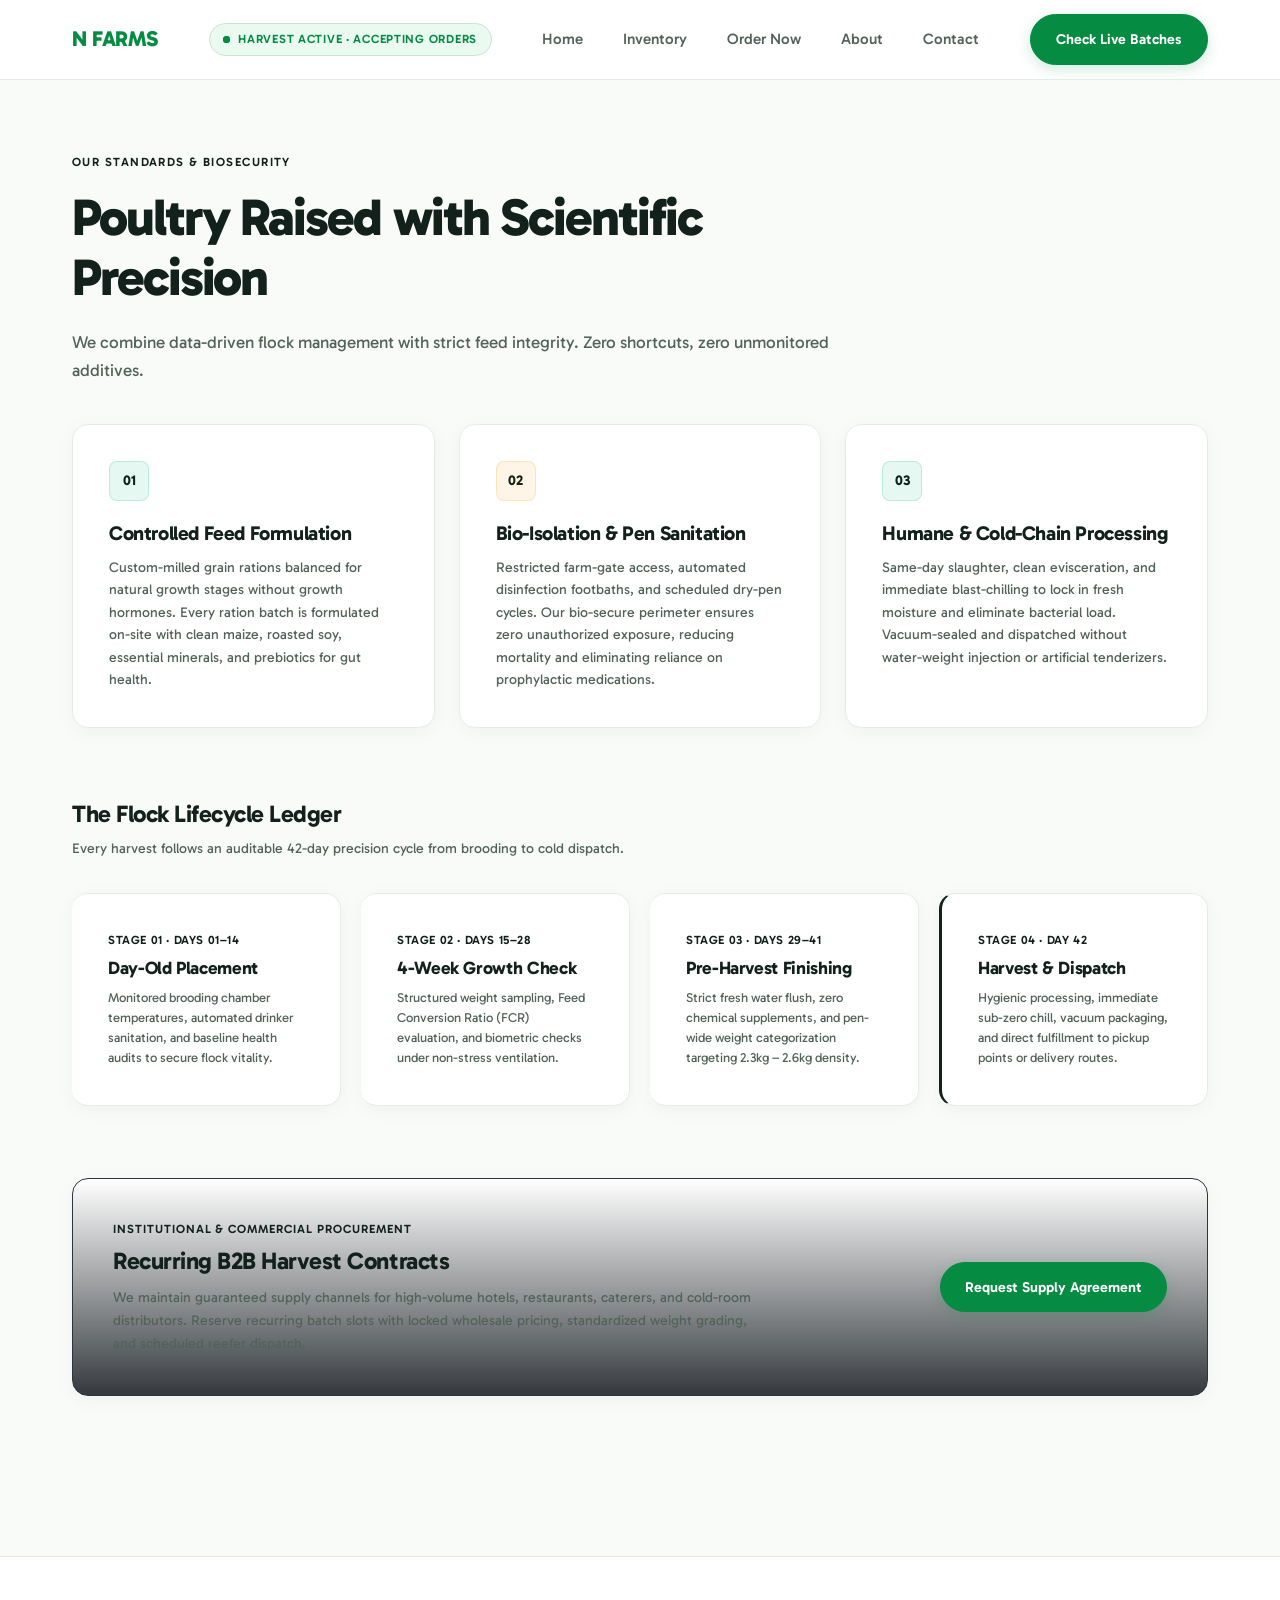
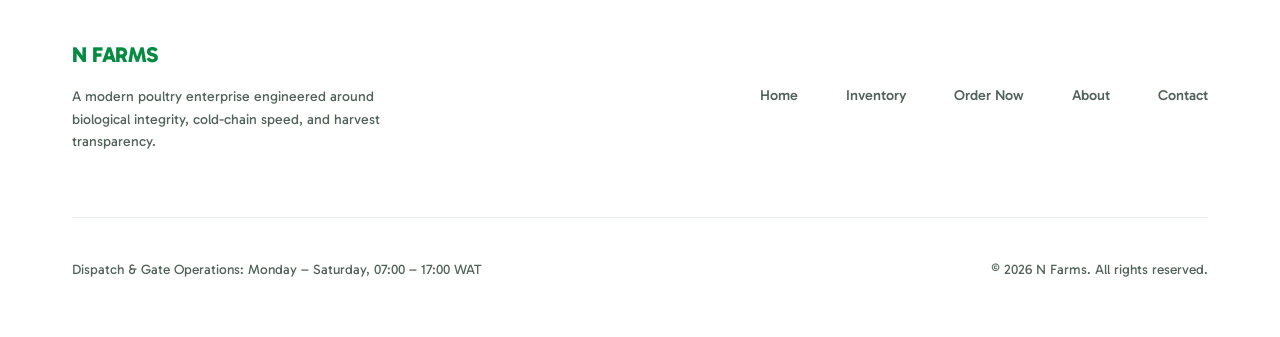
==== about.html @ 1e2ca375 "removed from folder" ====
<!DOCTYPE html>
<html lang="en">
<head>
  <meta charset="UTF-8">
  <meta name="viewport" content="width=device-width, initial-scale=1.0">
  <title>About Our Standards & Biosecurity | N Farms</title>
  <meta name="description" content="Discover how N Farms combines data-driven flock management, custom-milled organic feed rations, and strict biosecurity to produce precision poultry.">
  <link rel="stylesheet" href="css/style.css">
</head>
<body>

  <!-- Sticky Navigation Header -->
  <header class="site-header">
    <div class="container nav-container">
      <a href="index.html" class="brand-logo">N FARMS</a>

      <div class="status-pill">
        <span class="status-dot"></span>
        <span>Harvest Active · Accepting Orders</span>
      </div>

      <nav class="nav-links" id="nav-menu" aria-label="Primary Navigation">
        <a href="index.html" class="nav-link">Home</a>
        <a href="inventory.html" class="nav-link">Inventory</a>
        <a href="order.html" class="nav-link">Order Now</a>
        <a href="about.html" class="nav-link" aria-current="page">About</a>
        <a href="contact.html" class="nav-link">Contact</a>
      </nav>

      <div class="nav-actions">
        <a href="inventory.html" class="btn btn-primary">Check Live Batches</a>
        <button class="nav-toggle" id="nav-toggle" aria-label="Toggle navigation menu" aria-expanded="false">
          <span class="nav-toggle-bar"></span>
          <span class="nav-toggle-bar"></span>
          <span class="nav-toggle-bar"></span>
        </button>
      </div>
    </div>
  </header>

  <main>
    <!-- Page Header -->
    <section class="container" style="padding-top: 4.5rem; padding-bottom: 2.5rem;">
      <div style="max-width: 760px;">
        <p style="font-size: 0.75rem; letter-spacing: 0.12em; text-transform: uppercase; color: var(--accent-warm); font-weight: 600; margin-bottom: 1rem;">
          OUR STANDARDS & BIOSECURITY
        </p>
        <h1 style="font-size: clamp(2rem, 4.5vw, 3.25rem); line-height: 1.15; margin-bottom: 1.25rem;">
          Poultry Raised with Scientific Precision
        </h1>
        <p style="font-size: 1.0625rem; line-height: 1.65;">
          We combine data-driven flock management with strict feed integrity. Zero shortcuts, zero unmonitored additives.
        </p>
      </div>
    </section>

    <!-- Operational Pillars -->
    <section class="container" style="padding-bottom: 4.5rem;">
      <div style="display: grid; grid-template-columns: repeat(auto-fit, minmax(300px, 1fr)); gap: 1.5rem;">
        
        <article class="card" style="display: flex; flex-direction: column; justify-content: space-between;">
          <div>
            <div style="width: 40px; height: 40px; border-radius: var(--radius-sm); background: rgba(16, 185, 129, 0.1); border: 1px solid rgba(16, 185, 129, 0.2); display: flex; align-items: center; justify-content: center; margin-bottom: 1.25rem;">
              <span style="font-size: 0.875rem; font-weight: 700; color: var(--accent-green);">01</span>
            </div>
            <h2 style="font-size: 1.25rem; margin-bottom: 0.75rem;">Controlled Feed Formulation</h2>
            <p style="font-size: 0.875rem; line-height: 1.6;">
              Custom-milled grain rations balanced for natural growth stages without growth hormones. Every ration batch is formulated on-site with clean maize, roasted soy, essential minerals, and prebiotics for gut health.
            </p>
          </div>
        </article>

        <article class="card" style="display: flex; flex-direction: column; justify-content: space-between;">
          <div>
            <div style="width: 40px; height: 40px; border-radius: var(--radius-sm); background: rgba(245, 158, 11, 0.1); border: 1px solid rgba(245, 158, 11, 0.2); display: flex; align-items: center; justify-content: center; margin-bottom: 1.25rem;">
              <span style="font-size: 0.875rem; font-weight: 700; color: var(--accent-warm);">02</span>
            </div>
            <h2 style="font-size: 1.25rem; margin-bottom: 0.75rem;">Bio-Isolation & Pen Sanitation</h2>
            <p style="font-size: 0.875rem; line-height: 1.6;">
              Restricted farm-gate access, automated disinfection footbaths, and scheduled dry-pen cycles. Our bio-secure perimeter ensures zero unauthorized exposure, reducing mortality and eliminating reliance on prophylactic medications.
            </p>
          </div>
        </article>

        <article class="card" style="display: flex; flex-direction: column; justify-content: space-between;">
          <div>
            <div style="width: 40px; height: 40px; border-radius: var(--radius-sm); background: rgba(16, 185, 129, 0.1); border: 1px solid rgba(16, 185, 129, 0.2); display: flex; align-items: center; justify-content: center; margin-bottom: 1.25rem;">
              <span style="font-size: 0.875rem; font-weight: 700; color: var(--accent-green);">03</span>
            </div>
            <h2 style="font-size: 1.25rem; margin-bottom: 0.75rem;">Humane & Cold-Chain Processing</h2>
            <p style="font-size: 0.875rem; line-height: 1.6;">
              Same-day slaughter, clean evisceration, and immediate blast-chilling to lock in fresh moisture and eliminate bacterial load. Vacuum-sealed and dispatched without water-weight injection or artificial tenderizers.
            </p>
          </div>
        </article>

      </div>
    </section>

    <!-- The Production Ledger / Timeline -->
    <section class="container" style="padding-bottom: 4.5rem;">
      <div style="margin-bottom: 2rem;">
        <h2 style="font-size: 1.5rem; margin-bottom: 0.5rem;">The Flock Lifecycle Ledger</h2>
        <p style="font-size: 0.875rem;">Every harvest follows an auditable 42-day precision cycle from brooding to cold dispatch.</p>
      </div>

      <div style="display: grid; grid-template-columns: repeat(auto-fit, minmax(250px, 1fr)); gap: 1.25rem;">
        
        <div class="card" style="border-left: 3px solid var(--accent-green);">
          <span style="font-size: 0.75rem; font-weight: 600; color: var(--accent-green); text-transform: uppercase; letter-spacing: 0.05em; display: block; margin-bottom: 0.5rem;">Stage 01 · Days 01–14</span>
          <h3 style="font-size: 1.125rem; margin-bottom: 0.5rem;">Day-Old Placement</h3>
          <p style="font-size: 0.8125rem; line-height: 1.55;">
            Monitored brooding chamber temperatures, automated drinker sanitation, and baseline health audits to secure flock vitality.
          </p>
        </div>

        <div class="card" style="border-left: 3px solid var(--accent-warm);">
          <span style="font-size: 0.75rem; font-weight: 600; color: var(--accent-warm); text-transform: uppercase; letter-spacing: 0.05em; display: block; margin-bottom: 0.5rem;">Stage 02 · Days 15–28</span>
          <h3 style="font-size: 1.125rem; margin-bottom: 0.5rem;">4-Week Growth Check</h3>
          <p style="font-size: 0.8125rem; line-height: 1.55;">
            Structured weight sampling, Feed Conversion Ratio (FCR) evaluation, and biometric checks under non-stress ventilation.
          </p>
        </div>

        <div class="card" style="border-left: 3px solid var(--accent-green);">
          <span style="font-size: 0.75rem; font-weight: 600; color: var(--accent-green); text-transform: uppercase; letter-spacing: 0.05em; display: block; margin-bottom: 0.5rem;">Stage 03 · Days 29–41</span>
          <h3 style="font-size: 1.125rem; margin-bottom: 0.5rem;">Pre-Harvest Finishing</h3>
          <p style="font-size: 0.8125rem; line-height: 1.55;">
            Strict fresh water flush, zero chemical supplements, and pen-wide weight categorization targeting 2.3kg – 2.6kg density.
          </p>
        </div>

        <div class="card" style="border-left: 3px solid var(--text-primary);">
          <span style="font-size: 0.75rem; font-weight: 600; color: var(--text-primary); text-transform: uppercase; letter-spacing: 0.05em; display: block; margin-bottom: 0.5rem;">Stage 04 · Day 42</span>
          <h3 style="font-size: 1.125rem; margin-bottom: 0.5rem;">Harvest & Dispatch</h3>
          <p style="font-size: 0.8125rem; line-height: 1.55;">
            Hygienic processing, immediate sub-zero chill, vacuum packaging, and direct fulfillment to pickup points or delivery routes.
          </p>
        </div>

      </div>
    </section>

    <!-- Wholesale & B2B Supply Note -->
    <section class="container" style="padding-bottom: 2rem;">
      <div class="card" style="display: flex; flex-wrap: wrap; align-items: center; justify-content: space-between; gap: 2rem; background: linear-gradient(180deg, var(--bg-card) 0%, rgba(19, 24, 29, 0.85) 100%); border-color: #2b3542; padding: 2.5rem;">
        <div style="max-width: 650px;">
          <span style="font-size: 0.75rem; font-weight: 600; color: var(--accent-warm); text-transform: uppercase; letter-spacing: 0.08em; display: block; margin-bottom: 0.5rem;">
            INSTITUTIONAL & COMMERCIAL PROCUREMENT
          </span>
          <h2 style="font-size: 1.5rem; margin-bottom: 0.65rem;">Recurring B2B Harvest Contracts</h2>
          <p style="font-size: 0.875rem; line-height: 1.65;">
            We maintain guaranteed supply channels for high-volume hotels, restaurants, caterers, and cold-room distributors. Reserve recurring batch slots with locked wholesale pricing, standardized weight grading, and scheduled reefer dispatch.
          </p>
        </div>
        <div>
          <a href="contact.html" class="btn btn-primary" style="padding: 0.75rem 1.5rem; font-weight: 600;">Request Supply Agreement</a>
        </div>
      </div>
    </section>
  </main>

  <!-- Shared Footer -->
  <footer class="site-footer">
    <div class="container">
      <div class="footer-top">
        <div style="max-width: 360px;">
          <div class="brand-logo" style="margin-bottom: 0.75rem;">N FARMS</div>
          <p style="font-size: 0.875rem; line-height: 1.6;">
            A modern poultry enterprise engineered around biological integrity, cold-chain speed, and harvest transparency.
          </p>
        </div>

        <nav class="footer-nav" aria-label="Footer Navigation">
          <a href="index.html" class="footer-link">Home</a>
          <a href="inventory.html" class="footer-link">Inventory</a>
          <a href="order.html" class="footer-link">Order Now</a>
          <a href="about.html" class="footer-link">About</a>
          <a href="contact.html" class="footer-link">Contact</a>
        </nav>
      </div>

      <div class="footer-bottom">
        <p class="footer-copyright">
          Dispatch & Gate Operations: Monday – Saturday, 07:00 – 17:00 WAT
        </p>
        <p class="footer-copyright">
          &copy; 2026 N Farms. All rights reserved.
        </p>
      </div>
    </div>
  </footer>

  <script src="js/main.js" defer></script>
</body>
</html>
---- css/style.css ----
/* ==========================================================================
   N FARMS — CLEAN MODERN PALETTE
   File: css/style.css
   ========================================================================== */

@import url('https://fonts.googleapis.com/css2?family=Gabarito:wght@400;500;600;700;800&display=swap');

/* --------------------------------------------------------------------------
   1. Design Tokens & Variables
   -------------------------------------------------------------------------- */
:root {
  /* Crisp White/Off-White Foundation */
  --bg-main: #f9fbf9;
  --bg-card: #ffffff;
  --bg-card-hover: #f1f8f4;
  --border: #e6ede8;
  --border-hover: #cbe3d3;

  /* Forest Green Palette (Extracted from Palette Swatches) */
  --green-primary: #058c42;       /* Vibrant Forest Leaf */
  --green-mint: #6ee7b7;          /* Soft Mint */
  --green-light: #eafaf1;         /* Pale Tint Background */
  --green-dark: #12211c;          /* Deep Forest / Night Tone */
  --green-glow: rgba(5, 140, 66, 0.18);

  /* Typography Colors */
  --text-primary: #12211c;
  --text-muted: #526359;

  /* Typography Scale */
  --font-stack: 'Gabarito', sans-serif;
  --tracking-tight: -0.02em;
  --tracking-tighter: -0.04em;

  /* Layout & Elevation */
  --max-width: 1200px;
  --header-height: 80px;
  --radius-sm: 8px;
  --radius-md: 16px;
  --radius-full: 9999px;
  --shadow-soft: 0 4px 20px -2px rgba(18, 33, 28, 0.05);
  --shadow-hover: 0 12px 30px -4px rgba(5, 140, 66, 0.12);

  /* Transitions */
  --ease: cubic-bezier(0.16, 1, 0.3, 1);
  --transition-fast: 180ms var(--ease);
  --transition-smooth: 320ms var(--ease);
}

/* --------------------------------------------------------------------------
   2. Reset & Base Styles
   -------------------------------------------------------------------------- */
*,
*::before,
*::after {
  box-sizing: border-box;
  margin: 0;
  padding: 0;
}

html {
  scroll-behavior: smooth;
  -webkit-text-size-adjust: 100%;
}

body {
  min-height: 100vh;
  background-color: var(--bg-main);
  color: var(--text-primary);
  font-family: var(--font-stack);
  font-size: 1.05rem;
  line-height: 1.7;
  -webkit-font-smoothing: antialiased;
  -moz-osx-font-smoothing: grayscale;
}

h1, h2, h3, h4, h5, h6 {
  color: var(--text-primary);
  font-weight: 700;
  line-height: 1.2;
  letter-spacing: var(--tracking-tight);
}

h1 {
  font-size: clamp(2.25rem, 5vw, 3.75rem);
  font-weight: 800;
  letter-spacing: var(--tracking-tighter);
}

h2 {
  font-size: clamp(1.75rem, 3.5vw, 2.5rem);
}

h3 {
  font-size: 1.5rem;
}

p {
  color: var(--text-muted);
  font-weight: 400;
}

a {
  color: inherit;
  text-decoration: none;
  transition: color var(--transition-fast);
}

ul, ol {
  list-style: none;
}

img, svg {
  display: block;
  max-width: 100%;
}

button {
  font-family: inherit;
  background: none;
  border: none;
  cursor: pointer;
}

/* --------------------------------------------------------------------------
   3. Layout Container
   -------------------------------------------------------------------------- */
.container {
  width: 100%;
  max-width: var(--max-width);
  margin-left: auto;
  margin-right: auto;
  padding-left: 2rem;
  padding-right: 2rem;
}

/* --------------------------------------------------------------------------
   4. Header & Navigation
   -------------------------------------------------------------------------- */
.site-header {
  position: sticky;
  top: 0;
  z-index: 100;
  width: 100%;
  height: var(--header-height);
  background: rgba(255, 255, 255, 0.85);
  backdrop-filter: blur(14px);
  -webkit-backdrop-filter: blur(14px);
  border-bottom: 1px solid var(--border);
  transition: border-color var(--transition-fast);
}

.nav-container {
  display: flex;
  align-items: center;
  justify-content: space-between;
  height: 100%;
}

.brand-logo {
  font-size: 1.35rem;
  font-weight: 800;
  letter-spacing: var(--tracking-tight);
  color: var(--green-primary);
}

.nav-links {
  display: none;
  align-items: center;
  gap: 2.5rem;
}

.nav-link {
  font-size: 0.95rem;
  font-weight: 500;
  color: var(--text-muted);
  position: relative;
  padding: 0.25rem 0;
  transition: color var(--transition-fast);
}

.nav-link::after {
  content: "";
  position: absolute;
  bottom: 0;
  left: 0;
  width: 0;
  height: 2px;
  background-color: var(--green-primary);
  transition: width var(--transition-smooth);
}

.nav-link:hover {
  color: var(--green-primary);
}

.nav-link:hover::after {
  width: 100%;
}

.nav-actions {
  display: flex;
  align-items: center;
  gap: 1rem;
}

.nav-toggle {
  display: flex;
  flex-direction: column;
  justify-content: space-between;
  width: 24px;
  height: 18px;
}

.nav-toggle-bar {
  display: block;
  width: 100%;
  height: 2px;
  background-color: var(--text-primary);
  border-radius: var(--radius-full);
  transition: transform var(--transition-smooth), opacity var(--transition-smooth);
}

/* --------------------------------------------------------------------------
   5. Buttons
   -------------------------------------------------------------------------- */
.btn {
  display: inline-flex;
  align-items: center;
  justify-content: center;
  gap: 0.5rem;
  font-size: 0.9rem;
  font-weight: 600;
  padding: 0.75rem 1.6rem;
  border-radius: var(--radius-full);
  transition: background-color var(--transition-fast), 
              border-color var(--transition-fast), 
              box-shadow var(--transition-fast), 
              transform var(--transition-fast);
  white-space: nowrap;
}

.btn:active {
  transform: scale(0.98);
}

.btn-primary {
  background-color: var(--green-primary);
  color: #ffffff;
  border: 1px solid var(--green-primary);
  box-shadow: 0 4px 14px var(--green-glow);
}

.btn-primary:hover {
  background-color: #047637;
  border-color: #047637;
  transform: translateY(-1px);
  box-shadow: 0 6px 20px var(--green-glow);
}

.btn-secondary {
  background-color: var(--green-light);
  color: var(--green-primary);
  border: 1px solid transparent;
}

.btn-secondary:hover {
  background-color: #dff5ea;
  border-color: var(--border-hover);
}

/* --------------------------------------------------------------------------
   6. Status Pill
   -------------------------------------------------------------------------- */
.status-pill {
  display: inline-flex;
  align-items: center;
  gap: 0.5rem;
  padding: 0.35rem 0.85rem;
  background-color: var(--green-light);
  border: 1px solid var(--border-hover);
  border-radius: var(--radius-full);
  font-size: 0.75rem;
  font-weight: 600;
  color: var(--green-primary);
  text-transform: uppercase;
  letter-spacing: 0.06em;
}

.status-dot {
  width: 7px;
  height: 7px;
  border-radius: 50%;
  background-color: var(--green-primary);
  position: relative;
}

.status-dot::after {
  content: "";
  position: absolute;
  top: 0;
  left: 0;
  width: 100%;
  height: 100%;
  border-radius: 50%;
  background-color: inherit;
  animation: pulse-ring 2.4s cubic-bezier(0.24, 0, 0.38, 1) infinite;
}

@keyframes pulse-ring {
  0% {
    transform: scale(0.95);
    opacity: 0.8;
  }
  70% {
    transform: scale(2.8);
    opacity: 0;
  }
  100% {
    transform: scale(2.8);
    opacity: 0;
  }
}

/* --------------------------------------------------------------------------
   7. Cards & Surfaces
   -------------------------------------------------------------------------- */
.card {
  background-color: var(--bg-card);
  border: 1px solid var(--border);
  border-radius: var(--radius-md);
  padding: 2.25rem;
  box-shadow: var(--shadow-soft);
  transition: transform var(--transition-smooth), 
              border-color var(--transition-smooth), 
              box-shadow var(--transition-smooth);
}

.card:hover {
  transform: translateY(-4px);
  border-color: var(--border-hover);
  box-shadow: var(--shadow-hover);
}

/* --------------------------------------------------------------------------
   8. Footer
   -------------------------------------------------------------------------- */
.site-footer {
  border-top: 1px solid var(--border);
  background-color: #ffffff;
  padding-top: 5rem;
  padding-bottom: 3.5rem;
  margin-top: 8rem;
}

.footer-top {
  display: flex;
  flex-direction: column;
  gap: 2rem;
  margin-bottom: 4rem;
}

.footer-nav {
  display: flex;
  flex-wrap: wrap;
  gap: 2rem 3rem;
}

.footer-link {
  font-size: 0.9rem;
  font-weight: 500;
  color: var(--text-muted);
}

.footer-link:hover {
  color: var(--green-primary);
}

.footer-bottom {
  display: flex;
  flex-direction: column;
  align-items: flex-start;
  gap: 1rem;
  padding-top: 2.5rem;
  border-top: 1px solid var(--border);
}

.footer-copyright {
  font-size: 0.85rem;
  color: var(--text-muted);
}

/* --------------------------------------------------------------------------
   9. Responsive Breakpoints
   -------------------------------------------------------------------------- */
@media (min-width: 768px) {
  .nav-links {
    display: flex;
  }

  .nav-toggle {
    display: none;
  }

  .footer-top,
  .footer-bottom {
    flex-direction: row;
    align-items: center;
    justify-content: space-between;
  }
}

/* Navbar Scroll Elevation State */
.site-header.is-scrolled {
  background: rgba(11, 15, 18, 0.95);
  border-bottom-color: #2b3642;
  box-shadow: 0 8px 24px rgba(0, 0, 0, 0.4);
}

/* Mobile Nav Overlay State */
@media (max-width: 767px) {
  .nav-links {
    position: fixed;
    top: var(--header-height);
    left: 0;
    right: 0;
    bottom: 0;
    display: flex;
    flex-direction: column;
    align-items: flex-start;
    padding: 2.5rem 1.5rem;
    gap: 1.75rem;
    background: var(--bg-main);
    border-bottom: 1px solid var(--border);
    transform: translateY(-100%);
    opacity: 0;
    pointer-events: none;
    transition: transform var(--transition-smooth), opacity var(--transition-smooth);
  }

  .nav-links.is-open {
    transform: translateY(0);
    opacity: 1;
    pointer-events: auto;
  }

  .nav-link {
    font-size: 1.125rem;
  }
}
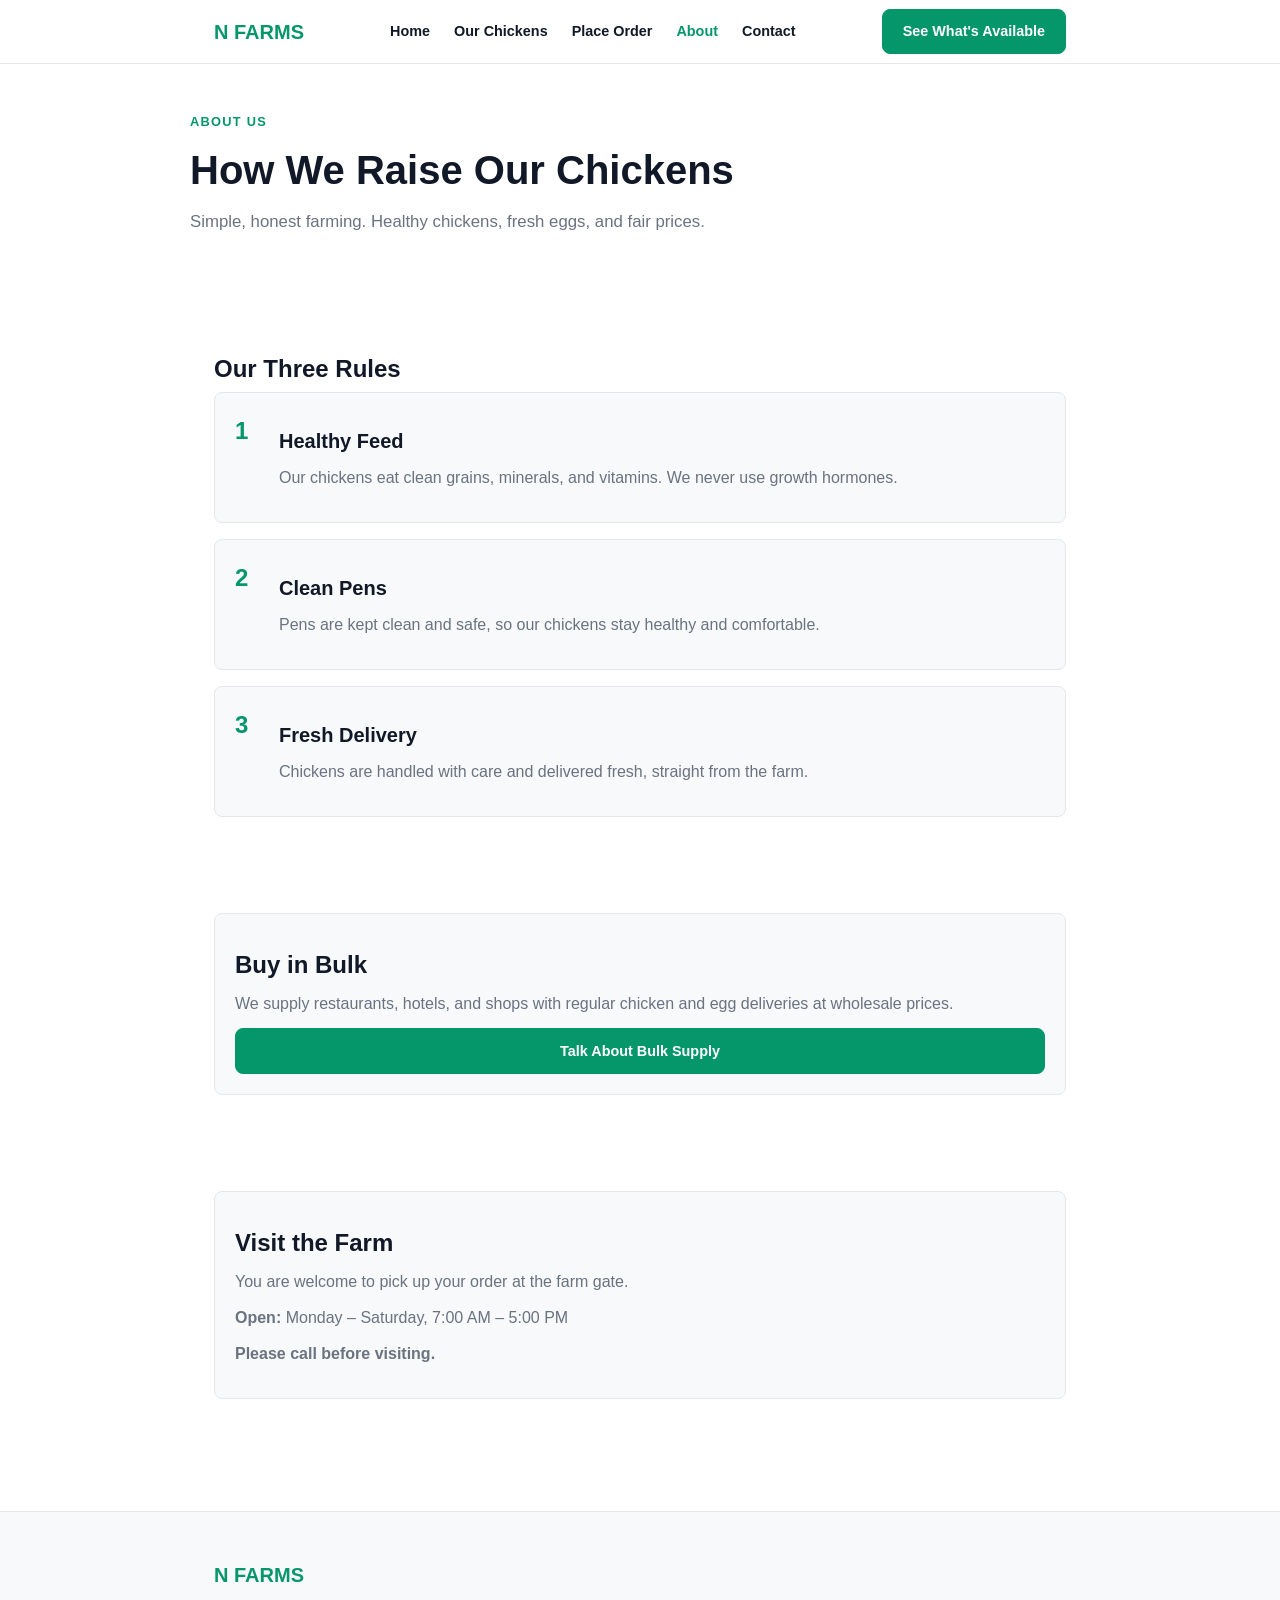
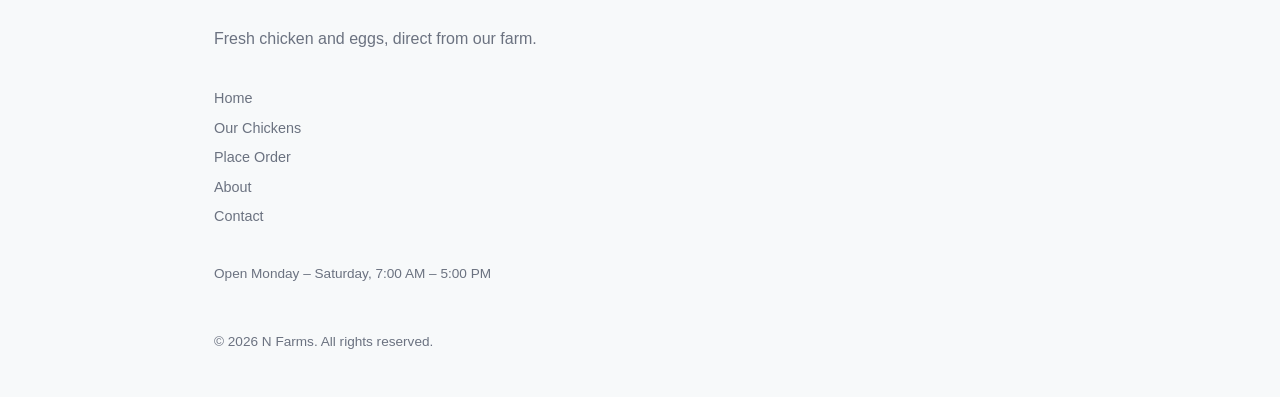
==== commit 802feeb1: "Add admin config system with server-side config.json and hidden password-protected admin panel" ====
--- a/about.html
+++ b/about.html
@@ -3,33 +3,26 @@
 <head>
   <meta charset="UTF-8">
   <meta name="viewport" content="width=device-width, initial-scale=1.0">
-  <title>About Our Standards & Biosecurity | N Farms</title>
-  <meta name="description" content="Discover how N Farms combines data-driven flock management, custom-milled organic feed rations, and strict biosecurity to produce precision poultry.">
+  <title>About N Farms | Fresh Chicken and Eggs</title>
+  <meta name="description" content="How we raise chickens and produce fresh eggs at N Farms.">
   <link rel="stylesheet" href="css/style.css">
 </head>
 <body>
 
-  <!-- Sticky Navigation Header -->
   <header class="site-header">
     <div class="container nav-container">
       <a href="index.html" class="brand-logo">N FARMS</a>
-
-      <div class="status-pill">
-        <span class="status-dot"></span>
-        <span>Harvest Active · Accepting Orders</span>
-      </div>
-
+      <div class="status-pill"><span>Open for Orders</span></div>
       <nav class="nav-links" id="nav-menu" aria-label="Primary Navigation">
         <a href="index.html" class="nav-link">Home</a>
-        <a href="inventory.html" class="nav-link">Inventory</a>
-        <a href="order.html" class="nav-link">Order Now</a>
+        <a href="inventory.html" class="nav-link">Our Chickens</a>
+        <a href="order.html" class="nav-link">Place Order</a>
         <a href="about.html" class="nav-link" aria-current="page">About</a>
         <a href="contact.html" class="nav-link">Contact</a>
       </nav>
-
       <div class="nav-actions">
-        <a href="inventory.html" class="btn btn-primary">Check Live Batches</a>
-        <button class="nav-toggle" id="nav-toggle" aria-label="Toggle navigation menu" aria-expanded="false">
+        <a href="inventory.html" class="btn btn-primary">See What's Available</a>
+        <button class="nav-toggle" id="nav-toggle" aria-label="Open menu" aria-expanded="false">
           <span class="nav-toggle-bar"></span>
           <span class="nav-toggle-bar"></span>
           <span class="nav-toggle-bar"></span>
@@ -39,158 +32,84 @@
   </header>
 
   <main>
-    <!-- Page Header -->
-    <section class="container" style="padding-top: 4.5rem; padding-bottom: 2.5rem;">
-      <div style="max-width: 760px;">
-        <p style="font-size: 0.75rem; letter-spacing: 0.12em; text-transform: uppercase; color: var(--accent-warm); font-weight: 600; margin-bottom: 1rem;">
-          OUR STANDARDS & BIOSECURITY
-        </p>
-        <h1 style="font-size: clamp(2rem, 4.5vw, 3.25rem); line-height: 1.15; margin-bottom: 1.25rem;">
-          Poultry Raised with Scientific Precision
-        </h1>
-        <p style="font-size: 1.0625rem; line-height: 1.65;">
-          We combine data-driven flock management with strict feed integrity. Zero shortcuts, zero unmonitored additives.
-        </p>
+    <section class="container hero">
+      <div>
+        <span class="hero-kicker">About Us</span>
+        <h1 class="hero-title">How We Raise Our Chickens</h1>
+        <p class="hero-lead" data-admin-text="aboutText">Simple, honest farming. Healthy chickens, fresh eggs, and fair prices.</p>
       </div>
     </section>
 
-    <!-- Operational Pillars -->
-    <section class="container" style="padding-bottom: 4.5rem;">
-      <div style="display: grid; grid-template-columns: repeat(auto-fit, minmax(300px, 1fr)); gap: 1.5rem;">
-        
-        <article class="card" style="display: flex; flex-direction: column; justify-content: space-between;">
-          <div>
-            <div style="width: 40px; height: 40px; border-radius: var(--radius-sm); background: rgba(16, 185, 129, 0.1); border: 1px solid rgba(16, 185, 129, 0.2); display: flex; align-items: center; justify-content: center; margin-bottom: 1.25rem;">
-              <span style="font-size: 0.875rem; font-weight: 700; color: var(--accent-green);">01</span>
+    <section class="container">
+      <h2 class="section-title">Our Three Rules</h2>
+      <div class="grid">
+        <article class="card">
+          <div class="feature">
+            <span class="feature-number">1</span>
+            <div>
+              <h3>Healthy Feed</h3>
+              <p>Our chickens eat clean grains, minerals, and vitamins. We never use growth hormones.</p>
             </div>
-            <h2 style="font-size: 1.25rem; margin-bottom: 0.75rem;">Controlled Feed Formulation</h2>
-            <p style="font-size: 0.875rem; line-height: 1.6;">
-              Custom-milled grain rations balanced for natural growth stages without growth hormones. Every ration batch is formulated on-site with clean maize, roasted soy, essential minerals, and prebiotics for gut health.
-            </p>
           </div>
         </article>
-
-        <article class="card" style="display: flex; flex-direction: column; justify-content: space-between;">
-          <div>
-            <div style="width: 40px; height: 40px; border-radius: var(--radius-sm); background: rgba(245, 158, 11, 0.1); border: 1px solid rgba(245, 158, 11, 0.2); display: flex; align-items: center; justify-content: center; margin-bottom: 1.25rem;">
-              <span style="font-size: 0.875rem; font-weight: 700; color: var(--accent-warm);">02</span>
+        <article class="card">
+          <div class="feature">
+            <span class="feature-number">2</span>
+            <div>
+              <h3>Clean Pens</h3>
+              <p>Pens are kept clean and safe, so our chickens stay healthy and comfortable.</p>
             </div>
-            <h2 style="font-size: 1.25rem; margin-bottom: 0.75rem;">Bio-Isolation & Pen Sanitation</h2>
-            <p style="font-size: 0.875rem; line-height: 1.6;">
-              Restricted farm-gate access, automated disinfection footbaths, and scheduled dry-pen cycles. Our bio-secure perimeter ensures zero unauthorized exposure, reducing mortality and eliminating reliance on prophylactic medications.
-            </p>
           </div>
         </article>
-
-        <article class="card" style="display: flex; flex-direction: column; justify-content: space-between;">
-          <div>
-            <div style="width: 40px; height: 40px; border-radius: var(--radius-sm); background: rgba(16, 185, 129, 0.1); border: 1px solid rgba(16, 185, 129, 0.2); display: flex; align-items: center; justify-content: center; margin-bottom: 1.25rem;">
-              <span style="font-size: 0.875rem; font-weight: 700; color: var(--accent-green);">03</span>
+        <article class="card">
+          <div class="feature">
+            <span class="feature-number">3</span>
+            <div>
+              <h3>Fresh Delivery</h3>
+              <p>Chickens are handled with care and delivered fresh, straight from the farm.</p>
             </div>
-            <h2 style="font-size: 1.25rem; margin-bottom: 0.75rem;">Humane & Cold-Chain Processing</h2>
-            <p style="font-size: 0.875rem; line-height: 1.6;">
-              Same-day slaughter, clean evisceration, and immediate blast-chilling to lock in fresh moisture and eliminate bacterial load. Vacuum-sealed and dispatched without water-weight injection or artificial tenderizers.
-            </p>
           </div>
         </article>
-
       </div>
     </section>
 
-    <!-- The Production Ledger / Timeline -->
-    <section class="container" style="padding-bottom: 4.5rem;">
-      <div style="margin-bottom: 2rem;">
-        <h2 style="font-size: 1.5rem; margin-bottom: 0.5rem;">The Flock Lifecycle Ledger</h2>
-        <p style="font-size: 0.875rem;">Every harvest follows an auditable 42-day precision cycle from brooding to cold dispatch.</p>
-      </div>
-
-      <div style="display: grid; grid-template-columns: repeat(auto-fit, minmax(250px, 1fr)); gap: 1.25rem;">
-        
-        <div class="card" style="border-left: 3px solid var(--accent-green);">
-          <span style="font-size: 0.75rem; font-weight: 600; color: var(--accent-green); text-transform: uppercase; letter-spacing: 0.05em; display: block; margin-bottom: 0.5rem;">Stage 01 · Days 01–14</span>
-          <h3 style="font-size: 1.125rem; margin-bottom: 0.5rem;">Day-Old Placement</h3>
-          <p style="font-size: 0.8125rem; line-height: 1.55;">
-            Monitored brooding chamber temperatures, automated drinker sanitation, and baseline health audits to secure flock vitality.
-          </p>
-        </div>
-
-        <div class="card" style="border-left: 3px solid var(--accent-warm);">
-          <span style="font-size: 0.75rem; font-weight: 600; color: var(--accent-warm); text-transform: uppercase; letter-spacing: 0.05em; display: block; margin-bottom: 0.5rem;">Stage 02 · Days 15–28</span>
-          <h3 style="font-size: 1.125rem; margin-bottom: 0.5rem;">4-Week Growth Check</h3>
-          <p style="font-size: 0.8125rem; line-height: 1.55;">
-            Structured weight sampling, Feed Conversion Ratio (FCR) evaluation, and biometric checks under non-stress ventilation.
-          </p>
-        </div>
-
-        <div class="card" style="border-left: 3px solid var(--accent-green);">
-          <span style="font-size: 0.75rem; font-weight: 600; color: var(--accent-green); text-transform: uppercase; letter-spacing: 0.05em; display: block; margin-bottom: 0.5rem;">Stage 03 · Days 29–41</span>
-          <h3 style="font-size: 1.125rem; margin-bottom: 0.5rem;">Pre-Harvest Finishing</h3>
-          <p style="font-size: 0.8125rem; line-height: 1.55;">
-            Strict fresh water flush, zero chemical supplements, and pen-wide weight categorization targeting 2.3kg – 2.6kg density.
-          </p>
-        </div>
-
-        <div class="card" style="border-left: 3px solid var(--text-primary);">
-          <span style="font-size: 0.75rem; font-weight: 600; color: var(--text-primary); text-transform: uppercase; letter-spacing: 0.05em; display: block; margin-bottom: 0.5rem;">Stage 04 · Day 42</span>
-          <h3 style="font-size: 1.125rem; margin-bottom: 0.5rem;">Harvest & Dispatch</h3>
-          <p style="font-size: 0.8125rem; line-height: 1.55;">
-            Hygienic processing, immediate sub-zero chill, vacuum packaging, and direct fulfillment to pickup points or delivery routes.
-          </p>
-        </div>
-
+    <section class="container">
+      <div class="card">
+        <h2 class="section-title">Buy in Bulk</h2>
+        <p>We supply restaurants, hotels, and shops with regular chicken and egg deliveries at wholesale prices.</p>
+        <a href="contact.html" class="btn btn-primary btn-full">Talk About Bulk Supply</a>
       </div>
     </section>
 
-    <!-- Wholesale & B2B Supply Note -->
-    <section class="container" style="padding-bottom: 2rem;">
-      <div class="card" style="display: flex; flex-wrap: wrap; align-items: center; justify-content: space-between; gap: 2rem; background: linear-gradient(180deg, var(--bg-card) 0%, rgba(19, 24, 29, 0.85) 100%); border-color: #2b3542; padding: 2.5rem;">
-        <div style="max-width: 650px;">
-          <span style="font-size: 0.75rem; font-weight: 600; color: var(--accent-warm); text-transform: uppercase; letter-spacing: 0.08em; display: block; margin-bottom: 0.5rem;">
-            INSTITUTIONAL & COMMERCIAL PROCUREMENT
-          </span>
-          <h2 style="font-size: 1.5rem; margin-bottom: 0.65rem;">Recurring B2B Harvest Contracts</h2>
-          <p style="font-size: 0.875rem; line-height: 1.65;">
-            We maintain guaranteed supply channels for high-volume hotels, restaurants, caterers, and cold-room distributors. Reserve recurring batch slots with locked wholesale pricing, standardized weight grading, and scheduled reefer dispatch.
-          </p>
-        </div>
-        <div>
-          <a href="contact.html" class="btn btn-primary" style="padding: 0.75rem 1.5rem; font-weight: 600;">Request Supply Agreement</a>
-        </div>
+    <section class="container">
+      <div class="card">
+        <h2 class="section-title">Visit the Farm</h2>
+        <p>You are welcome to pick up your order at the farm gate.</p>
+        <p><strong>Open:</strong> Monday – Saturday, 7:00 AM – 5:00 PM</p>
+        <p><strong>Please call before visiting.</strong></p>
       </div>
     </section>
   </main>
 
-  <!-- Shared Footer -->
   <footer class="site-footer">
     <div class="container">
-      <div class="footer-top">
-        <div style="max-width: 360px;">
-          <div class="brand-logo" style="margin-bottom: 0.75rem;">N FARMS</div>
-          <p style="font-size: 0.875rem; line-height: 1.6;">
-            A modern poultry enterprise engineered around biological integrity, cold-chain speed, and harvest transparency.
-          </p>
-        </div>
-
-        <nav class="footer-nav" aria-label="Footer Navigation">
+      <div class="footer-inner">
+        <span class="footer-brand">N FARMS</span>
+        <p class="footer-desc" data-admin-text="footerDesc">Fresh chicken and eggs, direct from our farm.</p>
+        <nav class="footer-nav">
           <a href="index.html" class="footer-link">Home</a>
-          <a href="inventory.html" class="footer-link">Inventory</a>
-          <a href="order.html" class="footer-link">Order Now</a>
+          <a href="inventory.html" class="footer-link">Our Chickens</a>
+          <a href="order.html" class="footer-link">Place Order</a>
           <a href="about.html" class="footer-link">About</a>
           <a href="contact.html" class="footer-link">Contact</a>
         </nav>
-      </div>
-
-      <div class="footer-bottom">
-        <p class="footer-copyright">
-          Dispatch & Gate Operations: Monday – Saturday, 07:00 – 17:00 WAT
-        </p>
-        <p class="footer-copyright">
-          &copy; 2026 N Farms. All rights reserved.
-        </p>
+        <p class="footer-copyright">Open Monday – Saturday, 7:00 AM – 5:00 PM</p>
+        <p class="footer-copyright">&copy; 2026 N Farms. All rights reserved.</p>
       </div>
     </div>
   </footer>
 
-  <script src="js/main.js" defer></script>
+  <script src="js/main.js"></script>
+  <script src="js/config.js" defer></script>
 </body>
 </html>
--- a/css/style.css
+++ b/css/style.css
@@ -1,55 +1,34 @@
-/* ==========================================================================
-   N FARMS — CLEAN MODERN PALETTE
-   File: css/style.css
-   ========================================================================== */
-
-@import url('https://fonts.googleapis.com/css2?family=Gabarito:wght@400;500;600;700;800&display=swap');
-
-/* --------------------------------------------------------------------------
-   1. Design Tokens & Variables
-   -------------------------------------------------------------------------- */
+/* N Farms — Simple, unified styles for every page */
+/* One look, one color, plain words */
+
 :root {
-  /* Crisp White/Off-White Foundation */
-  --bg-main: #f9fbf9;
-  --bg-card: #ffffff;
-  --bg-card-hover: #f1f8f4;
-  --border: #e6ede8;
-  --border-hover: #cbe3d3;
-
-  /* Forest Green Palette (Extracted from Palette Swatches) */
-  --green-primary: #058c42;       /* Vibrant Forest Leaf */
-  --green-mint: #6ee7b7;          /* Soft Mint */
-  --green-light: #eafaf1;         /* Pale Tint Background */
-  --green-dark: #12211c;          /* Deep Forest / Night Tone */
-  --green-glow: rgba(5, 140, 66, 0.18);
-
-  /* Typography Colors */
-  --text-primary: #12211c;
-  --text-muted: #526359;
-
-  /* Typography Scale */
-  --font-stack: 'Gabarito', sans-serif;
-  --tracking-tight: -0.02em;
-  --tracking-tighter: -0.04em;
-
-  /* Layout & Elevation */
-  --max-width: 1200px;
-  --header-height: 80px;
-  --radius-sm: 8px;
-  --radius-md: 16px;
+  /* Simple palette */
+  --color-bg: #ffffff;
+  --color-card: #f7f9fa;
+  --color-border: #e5e7eb;
+  --color-text: #111827;
+  --color-text-muted: #6b7280;
+  --color-accent: #059669;
+  --color-accent-hover: #047857;
+  --font: -apple-system, BlinkMacSystemFont, "Segoe UI", Roboto, "Helvetica Neue", Arial, sans-serif;
+  --max-width: 900px;
+  --radius: 8px;
+  --header-height: 64px;
+
+  /* Old names kept so inline styles still render */
+  --bg-main: var(--color-bg);
+  --bg-card: var(--color-card);
+  --border: var(--color-border);
+  --text-primary: var(--color-text);
+  --text-muted: var(--color-text-muted);
+  --accent-green: var(--color-accent);
+  --accent-green-dark: var(--color-accent-hover);
+  --accent-warm: var(--color-accent);
+  --radius-sm: var(--radius);
   --radius-full: 9999px;
-  --shadow-soft: 0 4px 20px -2px rgba(18, 33, 28, 0.05);
-  --shadow-hover: 0 12px 30px -4px rgba(5, 140, 66, 0.12);
-
-  /* Transitions */
-  --ease: cubic-bezier(0.16, 1, 0.3, 1);
-  --transition-fast: 180ms var(--ease);
-  --transition-smooth: 320ms var(--ease);
-}
-
-/* --------------------------------------------------------------------------
-   2. Reset & Base Styles
-   -------------------------------------------------------------------------- */
+  --font-stack: var(--font);
+}
+
 *,
 *::before,
 *::after {
@@ -58,59 +37,65 @@
   padding: 0;
 }
 
-html {
-  scroll-behavior: smooth;
-  -webkit-text-size-adjust: 100%;
-}
-
+html,
 body {
-  min-height: 100vh;
-  background-color: var(--bg-main);
-  color: var(--text-primary);
-  font-family: var(--font-stack);
-  font-size: 1.05rem;
-  line-height: 1.7;
+  background: var(--color-bg);
+  color: var(--color-text);
+  font-family: var(--font);
+  font-size: 16px;
+  line-height: 1.5;
+  margin: 0;
+  padding: 0;
+  width: 100%;
+  overflow-x: hidden;
   -webkit-font-smoothing: antialiased;
-  -moz-osx-font-smoothing: grayscale;
-}
-
-h1, h2, h3, h4, h5, h6 {
-  color: var(--text-primary);
-  font-weight: 700;
-  line-height: 1.2;
-  letter-spacing: var(--tracking-tight);
+}
+
+h1,
+h2,
+h3,
+h4 {
+  color: var(--color-text);
+  line-height: 1.25;
+  font-weight: 700;
 }
 
 h1 {
-  font-size: clamp(2.25rem, 5vw, 3.75rem);
-  font-weight: 800;
-  letter-spacing: var(--tracking-tighter);
+  font-size: 2rem;
+  margin: 1rem 0;
 }
 
 h2 {
-  font-size: clamp(1.75rem, 3.5vw, 2.5rem);
+  font-size: 1.5rem;
+  margin: 1rem 0 0.5rem;
 }
 
 h3 {
-  font-size: 1.5rem;
+  font-size: 1.25rem;
+  margin: 1rem 0 0.5rem;
 }
 
 p {
-  color: var(--text-muted);
-  font-weight: 400;
+  color: var(--color-text-muted);
+  margin: 0.75rem 0;
 }
 
 a {
-  color: inherit;
+  color: var(--color-accent);
   text-decoration: none;
-  transition: color var(--transition-fast);
-}
-
-ul, ol {
+}
+
+a:hover {
+  text-decoration: underline;
+}
+
+ul,
+ol {
   list-style: none;
 }
 
-img, svg {
+img,
+svg {
   display: block;
   max-width: 100%;
 }
@@ -120,331 +105,556 @@
   background: none;
   border: none;
   cursor: pointer;
-}
-
-/* --------------------------------------------------------------------------
-   3. Layout Container
-   -------------------------------------------------------------------------- */
+  padding: 0;
+}
+
 .container {
   width: 100%;
   max-width: var(--max-width);
   margin-left: auto;
   margin-right: auto;
-  padding-left: 2rem;
-  padding-right: 2rem;
-}
-
-/* --------------------------------------------------------------------------
-   4. Header & Navigation
-   -------------------------------------------------------------------------- */
+  padding-left: 16px;
+  padding-right: 16px;
+}
+
+@media (min-width: 640px) {
+  .container {
+    padding-left: 24px;
+    padding-right: 24px;
+  }
+}
+
+/* Header */
 .site-header {
   position: sticky;
   top: 0;
-  z-index: 100;
-  width: 100%;
+  z-index: 1000;
   height: var(--header-height);
-  background: rgba(255, 255, 255, 0.85);
-  backdrop-filter: blur(14px);
-  -webkit-backdrop-filter: blur(14px);
-  border-bottom: 1px solid var(--border);
-  transition: border-color var(--transition-fast);
+  background: var(--color-bg);
+  border-bottom: 1px solid var(--color-border);
+  display: flex;
+  align-items: center;
 }
 
 .nav-container {
   display: flex;
   align-items: center;
   justify-content: space-between;
+  width: 100%;
   height: 100%;
+  gap: 8px;
 }
 
 .brand-logo {
-  font-size: 1.35rem;
+  font-size: 1.25rem;
   font-weight: 800;
-  letter-spacing: var(--tracking-tight);
-  color: var(--green-primary);
-}
-
-.nav-links {
-  display: none;
-  align-items: center;
-  gap: 2.5rem;
-}
-
-.nav-link {
-  font-size: 0.95rem;
-  font-weight: 500;
-  color: var(--text-muted);
-  position: relative;
-  padding: 0.25rem 0;
-  transition: color var(--transition-fast);
-}
-
-.nav-link::after {
-  content: "";
-  position: absolute;
-  bottom: 0;
-  left: 0;
-  width: 0;
-  height: 2px;
-  background-color: var(--green-primary);
-  transition: width var(--transition-smooth);
-}
-
-.nav-link:hover {
-  color: var(--green-primary);
-}
-
-.nav-link:hover::after {
-  width: 100%;
+  color: var(--color-accent);
+  white-space: nowrap;
+}
+
+.status-pill {
+  display: inline-flex;
+  align-items: center;
+  gap: 6px;
+  padding: 4px 10px;
+  background: rgba(5, 150, 105, 0.1);
+  border: 1px solid rgba(5, 150, 105, 0.2);
+  border-radius: var(--radius-full);
+  font-size: 0.75rem;
+  font-weight: 700;
+  color: var(--color-accent);
+  text-transform: uppercase;
+  letter-spacing: 0.05em;
+  white-space: nowrap;
+  flex-shrink: 0;
 }
 
 .nav-actions {
   display: flex;
   align-items: center;
-  gap: 1rem;
+  gap: 8px;
+  flex-shrink: 0;
 }
 
 .nav-toggle {
   display: flex;
   flex-direction: column;
   justify-content: space-between;
-  width: 24px;
-  height: 18px;
+  width: 22px;
+  height: 16px;
+  cursor: pointer;
+  background: transparent;
+  border: none;
+  padding: 0;
+  flex-shrink: 0;
 }
 
 .nav-toggle-bar {
   display: block;
   width: 100%;
   height: 2px;
-  background-color: var(--text-primary);
+  background-color: var(--color-text);
   border-radius: var(--radius-full);
-  transition: transform var(--transition-smooth), opacity var(--transition-smooth);
-}
-
-/* --------------------------------------------------------------------------
-   5. Buttons
-   -------------------------------------------------------------------------- */
+}
+
+/* Mobile navigation drawer */
+.nav-links {
+  position: fixed;
+  top: var(--header-height);
+  left: 0;
+  width: 100%;
+  height: calc(100vh - var(--header-height));
+  background: var(--color-bg);
+  border-bottom: 1px solid var(--color-border);
+  display: flex;
+  flex-direction: column;
+  padding: 1.25rem;
+  gap: 0;
+  overflow-y: auto;
+  z-index: 999;
+  transform: translateY(-105%);
+  opacity: 0;
+  visibility: hidden;
+  pointer-events: none;
+  transition: transform 0.25s ease, opacity 0.25s ease, visibility 0.25s ease;
+}
+
+.nav-links.is-open {
+  transform: translateY(0);
+  opacity: 1;
+  visibility: visible;
+  pointer-events: auto;
+}
+
+.nav-link {
+  font-size: 1.05rem;
+  font-weight: 600;
+  color: var(--color-text);
+  padding: 1rem 0;
+  width: 100%;
+  border-bottom: 1px solid var(--color-border);
+  display: block;
+}
+
+.nav-link:last-child {
+  border-bottom: none;
+}
+
+.nav-link:hover,
+.nav-link[aria-current="page"] {
+  color: var(--color-accent);
+}
+
+@media (min-width: 769px) {
+  .nav-toggle {
+    display: none;
+  }
+
+  .nav-links {
+    position: static;
+    height: auto;
+    width: auto;
+    background: transparent;
+    border: none;
+    display: flex !important;
+    flex-direction: row;
+    align-items: center;
+    gap: 1.5rem;
+    padding: 0;
+    transform: none;
+    opacity: 1;
+    visibility: visible;
+    pointer-events: auto;
+    overflow-y: visible;
+  }
+
+  .nav-link {
+    font-size: 0.9rem;
+    padding: 0;
+    border-bottom: none;
+    width: auto;
+  }
+
+  .status-pill {
+    display: none;
+  }
+}
+/* Buttons */
 .btn {
   display: inline-flex;
   align-items: center;
   justify-content: center;
+  gap: 6px;
+  font-size: 0.9rem;
+  font-weight: 700;
+  padding: 0.7rem 1.25rem;
+  border-radius: var(--radius);
+  border: 1px solid transparent;
+  white-space: nowrap;
+  font-family: inherit;
+  cursor: pointer;
+}
+
+.btn-primary {
+  background: var(--color-accent);
+  color: #ffffff;
+  border-color: var(--color-accent);
+}
+
+.btn-primary:hover {
+  background: var(--color-accent-hover);
+}
+
+.btn-outline,
+.btn-secondary {
+  background: #ffffff;
+  color: var(--color-accent);
+  border: 1px solid var(--color-border);
+}
+
+.btn-outline:hover,
+.btn-secondary:hover {
+  background: var(--color-card);
+  border-color: var(--color-accent);
+}
+
+.btn-full {
+  width: 100%;
+}
+
+/* Cards */
+.card {
+  background: var(--color-card);
+  border: 1px solid var(--color-border);
+  border-radius: var(--radius);
+  padding: 1.25rem;
+}
+
+/* Page sections */
+section {
+  padding: 3rem 0;
+}
+
+.section-title {
+  font-size: 1.5rem;
+  margin-bottom: 0.5rem;
+}
+
+.section-desc {
+  color: var(--color-text-muted);
+  max-width: 600px;
+  margin-bottom: 2rem;
+}
+
+/* Grid */
+.grid {
+  display: grid;
+  gap: 1rem;
+}
+
+@media (min-width: 640px) {
+  .grid-cols-2 {
+    grid-template-columns: repeat(2, 1fr);
+  }
+}
+
+/* Forms */
+label {
+  display: block;
+  font-size: 0.85rem;
+  font-weight: 600;
+  color: var(--color-text);
+  margin-bottom: 0.35rem;
+}
+
+input,
+select,
+textarea {
+  width: 100%;
+  padding: 0.6rem 0.85rem;
+  border: 1px solid var(--color-border);
+  border-radius: var(--radius);
+  background: var(--color-bg);
+  color: var(--color-text);
+  font-family: inherit;
+  font-size: 0.9rem;
+  outline: none;
+}
+
+input:focus,
+select:focus,
+textarea:focus {
+  border-color: var(--color-accent);
+}
+
+.field {
+  margin-bottom: 1rem;
+}
+
+.radio-group {
+  display: flex;
+  flex-direction: column;
   gap: 0.5rem;
+}
+
+.radio-group label {
+  display: flex;
+  align-items: center;
+  gap: 0.5rem;
+  font-weight: 500;
   font-size: 0.9rem;
-  font-weight: 600;
-  padding: 0.75rem 1.6rem;
-  border-radius: var(--radius-full);
-  transition: background-color var(--transition-fast), 
-              border-color var(--transition-fast), 
-              box-shadow var(--transition-fast), 
-              transform var(--transition-fast);
+  cursor: pointer;
+}
+
+/* Quantity picker */
+.qty-control {
+  display: inline-flex;
+  align-items: center;
+  border: 1px solid var(--color-border);
+  border-radius: var(--radius);
+  background: var(--color-bg);
+  overflow: hidden;
+}
+
+.qty-btn {
+  width: 36px;
+  height: 36px;
+  font-size: 1.25rem;
+  color: var(--color-text);
+}
+
+.qty-input {
+  width: 44px;
+  height: 36px;
+  text-align: center;
+  background: transparent;
+  border: none;
+  color: var(--color-text);
+  font-size: 0.95rem;
+  -moz-appearance: textfield;
+}
+
+/* Order items */
+.item-card {
+  display: flex;
+  flex-direction: column;
+  gap: 0.75rem;
+}
+
+.item-head {
+  display: flex;
+  justify-content: space-between;
+  align-items: flex-start;
+}
+
+.item-name {
+  font-size: 1.15rem;
+  font-weight: 700;
+}
+
+.item-price {
+  font-size: 1.1rem;
+  font-weight: 700;
   white-space: nowrap;
 }
 
-.btn:active {
-  transform: scale(0.98);
-}
-
-.btn-primary {
-  background-color: var(--green-primary);
-  color: #ffffff;
-  border: 1px solid var(--green-primary);
-  box-shadow: 0 4px 14px var(--green-glow);
-}
-
-.btn-primary:hover {
-  background-color: #047637;
-  border-color: #047637;
-  transform: translateY(-1px);
-  box-shadow: 0 6px 20px var(--green-glow);
-}
-
-.btn-secondary {
-  background-color: var(--green-light);
-  color: var(--green-primary);
-  border: 1px solid transparent;
-}
-
-.btn-secondary:hover {
-  background-color: #dff5ea;
-  border-color: var(--border-hover);
-}
-
-/* --------------------------------------------------------------------------
-   6. Status Pill
-   -------------------------------------------------------------------------- */
-.status-pill {
+.item-desc {
+  font-size: 0.85rem;
+  color: var(--color-text-muted);
+}
+
+.batch-pill {
   display: inline-flex;
   align-items: center;
-  gap: 0.5rem;
-  padding: 0.35rem 0.85rem;
-  background-color: var(--green-light);
-  border: 1px solid var(--border-hover);
+  gap: 6px;
+  padding: 3px 8px;
   border-radius: var(--radius-full);
   font-size: 0.75rem;
-  font-weight: 600;
-  color: var(--green-primary);
-  text-transform: uppercase;
-  letter-spacing: 0.06em;
-}
-
-.status-dot {
-  width: 7px;
-  height: 7px;
-  border-radius: 50%;
-  background-color: var(--green-primary);
-  position: relative;
-}
-
-.status-dot::after {
-  content: "";
-  position: absolute;
-  top: 0;
-  left: 0;
-  width: 100%;
-  height: 100%;
-  border-radius: 50%;
-  background-color: inherit;
-  animation: pulse-ring 2.4s cubic-bezier(0.24, 0, 0.38, 1) infinite;
-}
-
-@keyframes pulse-ring {
-  0% {
-    transform: scale(0.95);
-    opacity: 0.8;
-  }
-  70% {
-    transform: scale(2.8);
-    opacity: 0;
-  }
-  100% {
-    transform: scale(2.8);
-    opacity: 0;
-  }
-}
-
-/* --------------------------------------------------------------------------
-   7. Cards & Surfaces
-   -------------------------------------------------------------------------- */
-.card {
-  background-color: var(--bg-card);
-  border: 1px solid var(--border);
-  border-radius: var(--radius-md);
-  padding: 2.25rem;
-  box-shadow: var(--shadow-soft);
-  transition: transform var(--transition-smooth), 
-              border-color var(--transition-smooth), 
-              box-shadow var(--transition-smooth);
-}
-
-.card:hover {
-  transform: translateY(-4px);
-  border-color: var(--border-hover);
-  box-shadow: var(--shadow-hover);
-}
-
-/* --------------------------------------------------------------------------
-   8. Footer
-   -------------------------------------------------------------------------- */
+  font-weight: 700;
+  background: rgba(5, 150, 105, 0.1);
+  border: 1px solid rgba(5, 150, 105, 0.2);
+  color: var(--color-accent);
+  margin-bottom: 0.75rem;
+}
+
+/* Order summary */
+.summary-card {
+  background: var(--color-bg);
+  border: 1px solid var(--color-border);
+  border-radius: var(--radius);
+  padding: 1rem;
+}
+
+.summary-line {
+  display: flex;
+  justify-content: space-between;
+  font-size: 0.875rem;
+  margin-bottom: 0.5rem;
+}
+
+.summary-line.total {
+  font-size: 1.1rem;
+  font-weight: 700;
+  color: var(--color-accent);
+  border-top: 1px solid var(--color-border);
+  padding-top: 0.75rem;
+  margin-top: 0.75rem;
+}
+
+/* Table */
+.table-wrap {
+  overflow-x: auto;
+  border: 1px solid var(--color-border);
+  border-radius: var(--radius);
+}
+
+table {
+  width: 100%;
+  border-collapse: collapse;
+  font-size: 0.875rem;
+  text-align: left;
+}
+
+th,
+td {
+  padding: 0.875rem 1rem;
+  border-bottom: 1px solid var(--color-border);
+}
+
+th {
+  color: var(--color-text);
+  font-weight: 700;
+}
+
+/* Footer */
 .site-footer {
-  border-top: 1px solid var(--border);
-  background-color: #ffffff;
-  padding-top: 5rem;
-  padding-bottom: 3.5rem;
-  margin-top: 8rem;
-}
-
-.footer-top {
+  border-top: 1px solid var(--color-border);
+  padding: 3rem 0 2rem;
+  margin-top: 4rem;
+  background: var(--color-card);
+}
+
+.footer-inner {
   display: flex;
   flex-direction: column;
-  gap: 2rem;
-  margin-bottom: 4rem;
+  gap: 1.5rem;
+  align-items: flex-start;
+}
+
+.footer-brand {
+  font-size: 1.25rem;
+  font-weight: 800;
+  color: var(--color-accent);
+}
+
+.footer-desc {
+  color: var(--color-text-muted);
+  max-width: 420px;
+  line-height: 1.6;
 }
 
 .footer-nav {
   display: flex;
-  flex-wrap: wrap;
-  gap: 2rem 3rem;
+  flex-direction: column;
+  gap: 0.5rem;
 }
 
 .footer-link {
   font-size: 0.9rem;
-  font-weight: 500;
-  color: var(--text-muted);
+  color: var(--color-text-muted);
 }
 
 .footer-link:hover {
-  color: var(--green-primary);
-}
-
-.footer-bottom {
-  display: flex;
-  flex-direction: column;
-  align-items: flex-start;
-  gap: 1rem;
-  padding-top: 2.5rem;
-  border-top: 1px solid var(--border);
+  color: var(--color-accent);
 }
 
 .footer-copyright {
   font-size: 0.85rem;
-  color: var(--text-muted);
-}
-
-/* --------------------------------------------------------------------------
-   9. Responsive Breakpoints
-   -------------------------------------------------------------------------- */
-@media (min-width: 768px) {
-  .nav-links {
-    display: flex;
-  }
-
-  .nav-toggle {
-    display: none;
-  }
-
-  .footer-top,
-  .footer-bottom {
-    flex-direction: row;
+  color: var(--color-text-muted);
+}
+
+/* Hero */
+.hero {
+  padding: 3rem 0 2rem;
+}
+
+.hero-kicker {
+  font-size: 0.8rem;
+  font-weight: 700;
+  letter-spacing: 0.1em;
+  text-transform: uppercase;
+  color: var(--color-accent);
+  margin-bottom: 0.75rem;
+  display: block;
+}
+
+.hero-title {
+  font-size: clamp(1.75rem, 5vw, 2.5rem);
+  line-height: 1.15;
+  margin-bottom: 1rem;
+}
+
+.hero-lead {
+  font-size: 1.05rem;
+  max-width: 600px;
+  margin-bottom: 1.5rem;
+  color: var(--color-text-muted);
+}
+
+.hero-actions {
+  display: flex;
+  flex-wrap: wrap;
+  gap: 0.75rem;
+}
+
+/* Features */
+.feature {
+  display: flex;
+  gap: 0.75rem;
+  align-items: flex-start;
+}
+
+.feature-number {
+  font-size: 1.5rem;
+  font-weight: 800;
+  color: var(--color-accent);
+  min-width: 2rem;
+}
+
+/* Status */
+.status-row {
+  display: flex;
+  justify-content: space-between;
+  align-items: center;
+  gap: 0.5rem;
+}
+
+/* Responsive */
+@media (max-width: 639px) {
+  h1 {
+    font-size: 1.75rem;
+  }
+
+  .btn {
+    padding: 0.6rem 1rem;
+    font-size: 0.85rem;
+  }
+
+  .hero-actions {
+    flex-direction: column;
+  }
+
+  .hero-actions .btn {
+    width: 100%;
+  }
+
+  .footer-inner {
     align-items: center;
-    justify-content: space-between;
-  }
-}
-
-/* Navbar Scroll Elevation State */
-.site-header.is-scrolled {
-  background: rgba(11, 15, 18, 0.95);
-  border-bottom-color: #2b3642;
-  box-shadow: 0 8px 24px rgba(0, 0, 0, 0.4);
-}
-
-/* Mobile Nav Overlay State */
-@media (max-width: 767px) {
-  .nav-links {
-    position: fixed;
-    top: var(--header-height);
-    left: 0;
-    right: 0;
-    bottom: 0;
-    display: flex;
-    flex-direction: column;
-    align-items: flex-start;
-    padding: 2.5rem 1.5rem;
-    gap: 1.75rem;
-    background: var(--bg-main);
-    border-bottom: 1px solid var(--border);
-    transform: translateY(-100%);
-    opacity: 0;
-    pointer-events: none;
-    transition: transform var(--transition-smooth), opacity var(--transition-smooth);
-  }
-
-  .nav-links.is-open {
-    transform: translateY(0);
-    opacity: 1;
-    pointer-events: auto;
-  }
-
-  .nav-link {
-    font-size: 1.125rem;
+    text-align: center;
+  }
+
+  .footer-nav {
+    width: 100%;
+    justify-content: center;
   }
 }
